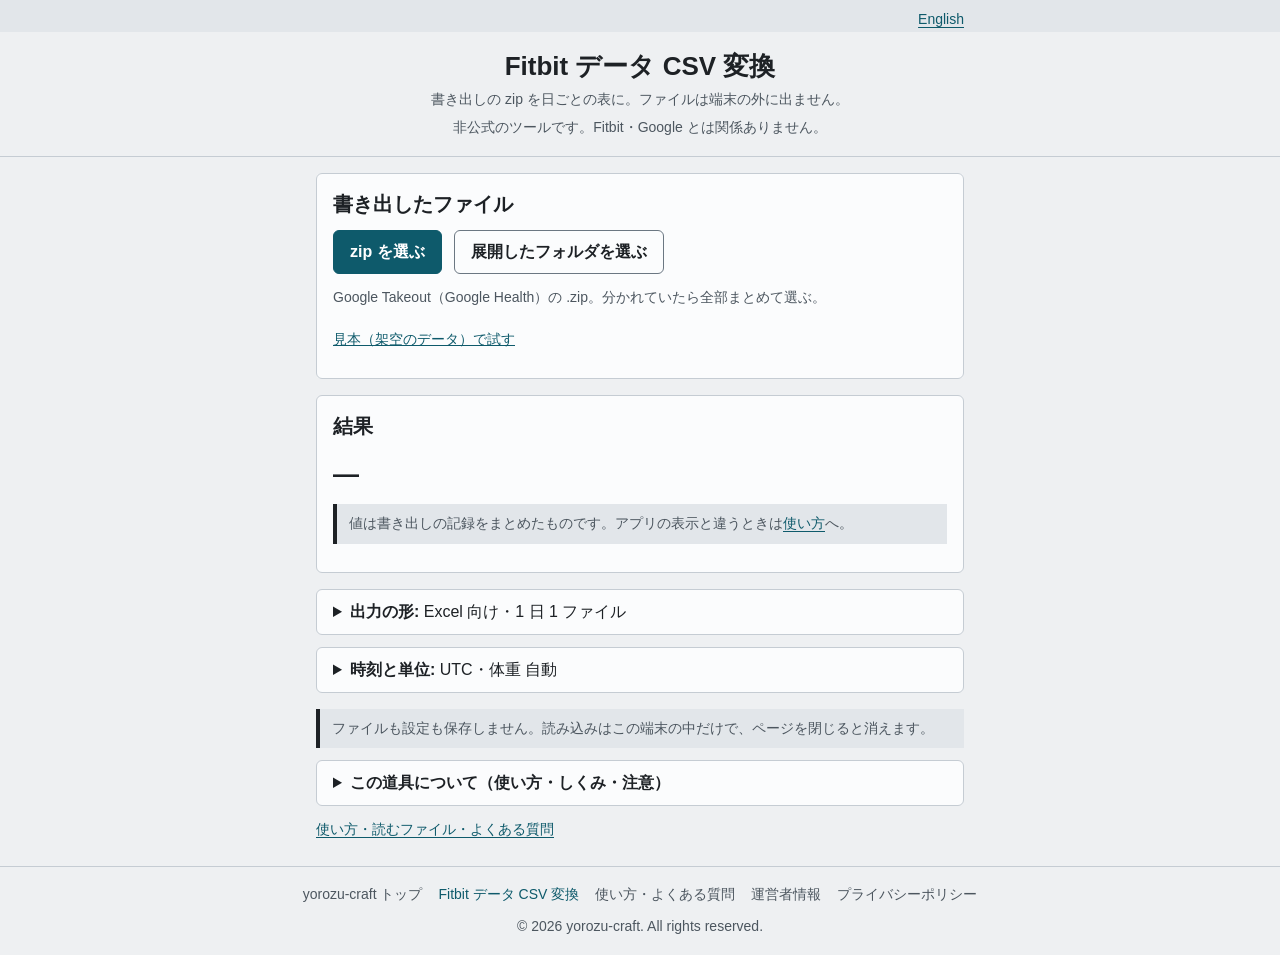
==== index.html @ 0fbb7411 "検収の直し: 死んだ class result-card を外す、効かない .dropzone.dragging を消す、404.html を作り直す Co-Authored-By: Claude O" ====
<!DOCTYPE html>
<html lang="ja">
<head>
  <meta charset="UTF-8">
  <meta name="viewport" content="width=device-width, initial-scale=1.0">
  <title>Fitbit データを CSV・Excel に変換（睡眠・歩数・心拍数）｜yorozu-craft</title>
  <meta name="description" content="Fitbit（Google Health）の書き出し zip から、睡眠・睡眠スコア・歩数・安静時心拍数・体重を日ごとの CSV（Excel 用）と Markdown（Obsidian 用）に。ファイルはブラウザの中で読み、送信しません。">
  <meta name="robots" content="index, follow">
  <link rel="canonical" href="https://yorozu-craft.com/fitbit-export/">
  <link rel="alternate" hreflang="ja" href="https://yorozu-craft.com/fitbit-export/">
  <link rel="alternate" hreflang="en" href="https://yorozu-craft.com/fitbit-export/en/">
  <link rel="alternate" hreflang="x-default" href="https://yorozu-craft.com/fitbit-export/">

  <meta property="og:title" content="Fitbit データを CSV・Excel に変換｜yorozu-craft">
  <meta property="og:description" content="Fitbit（Google Health）の書き出し zip から、睡眠・歩数・安静時心拍数・体重を日ごとの CSV と Markdown に。ファイルは送信しません。">
  <meta property="og:type" content="website">
  <meta property="og:url" content="https://yorozu-craft.com/fitbit-export/">
  <meta property="og:site_name" content="yorozu-craft">
  <meta property="og:locale" content="ja_JP">
  <meta property="og:image" content="https://yorozu-craft.com/fitbit-export/og-image.png">
  <meta property="og:image:width" content="1200">
  <meta property="og:image:height" content="630">
  <meta name="twitter:card" content="summary_large_image">
  <meta name="theme-color" content="#eef0f2" media="(prefers-color-scheme: light)">
  <meta name="theme-color" content="#15191d" media="(prefers-color-scheme: dark)">

  <script type="application/ld+json">
  {
    "@context": "https://schema.org",
    "@type": "WebApplication",
    "name": "Fitbit データ CSV 変換",
    "description": "Fitbit（Google Health）の書き出し zip から、睡眠・歩数・安静時心拍数・体重を日ごとの CSV と Markdown に。ファイルはブラウザの中で読み、送信しません。",
    "url": "https://yorozu-craft.com/fitbit-export/",
    "applicationCategory": "UtilitiesApplication",
    "operatingSystem": "All",
    "offers": { "@type": "Offer", "price": "0", "priceCurrency": "JPY" },
    "inLanguage": "ja"
  }
  </script>

  <!-- Google AdSense: サイト所有確認の meta だけ。AdSense 審査が通るまで本文の薄いページは広告 script を外す（2026-10-04）。通ったら本文を足してから戻す -->
  <meta name="google-adsense-account" content="ca-pub-5375267956079717">

  <link rel="icon" href="./favicon.svg" type="image/svg+xml">
  <link rel="apple-touch-icon" href="./apple-touch-icon.png">
  <link rel="manifest" href="./manifest.webmanifest">
  <link rel="stylesheet" href="./style.css">
</head>
<body>

  <p class="lang-switch no-print"><a href="./en/" hreflang="en" lang="en">English</a></p>

  <header class="app-header">
    <h1>Fitbit データ CSV 変換</h1>
    <!-- 道具の冒頭は 1 文・40 字（WRITING.md 1 章）。「外部に送信しない」をここに -->
    <p class="subtitle">書き出しの zip を日ごとの表に。ファイルは端末の外に出ません。</p>
    <!-- 商標（REVIEW C7 R9）: 名前の近くに 1 文 -->
    <p class="tm">非公式のツールです。Fitbit・Google とは関係ありません。</p>
  </header>

  <!-- 画面の骨組み「入力 → 結果」（SCREEN.md 1.1）。1 ファイルを選ぶ → 2 結果（日数・期間とダウンロード）→ 3 出力の形・時刻と単位 → 4 使い方へのリンク。
       入力は画面の中だけで扱い、ファイルも設定もブラウザに保存しない（localStorage を使わない） -->
  <main class="app-main">

    <!-- 1 必須の入力: ファイル 1 つ（ドロップも可） -->
    <fieldset class="card req" id="drop">
      <legend>書き出したファイル</legend>
      <div class="dropzone" id="dropzone">
        <div class="btn-row">
          <button type="button" class="btn btn-primary" id="pick-zip">zip を選ぶ</button>
          <button type="button" class="btn" id="pick-dir">展開したフォルダを選ぶ</button>
        </div>
        <label class="hint" for="file-zip">Google Takeout（Google Health）の .zip。分かれていたら全部まとめて選ぶ。</label>
        <p class="small"><button type="button" class="linkbtn" id="try-sample">見本（架空のデータ）で試す</button></p>
      </div>
      <input type="file" id="file-zip" accept=".zip,.json,.csv,application/zip" multiple hidden>
      <input type="file" id="file-dir" webkitdirectory multiple hidden>
    </fieldset>

    <!-- 2 結果: 日数（大きな数字）と期間。ダウンロードのボタンはここ -->
    <section class="card" id="result-card" tabindex="-1" aria-labelledby="h-result">
      <h2 id="h-result">結果</h2>
      <div id="result-main" aria-live="polite">
        <p class="result-num" id="result">—</p>
        <p class="result-sub" id="result-sub"></p>
      </div>
      <div class="btn-row no-print" id="dl-row" hidden>
        <button type="button" class="btn btn-primary" id="dl-csv">CSV をダウンロード</button>
        <button type="button" class="btn" id="dl-md">Markdown（zip）をダウンロード</button>
        <button type="button" class="btn" id="dl-ex">運動の一覧（CSV）</button>
      </div>
      <details class="rels" id="detail" hidden>
        <summary>内訳（項目ごとの日数・注意・直近 7 日）</summary>
        <div class="table-wrap"><table class="mini" id="detail-table"></table></div>
        <ul class="notes" id="notes"></ul>
        <div class="table-wrap"><table class="mini" id="preview"></table></div>
      </details>
      <!-- data-keep: 値の出どころ（書き出しの記録をまとめたもので、アプリの表示と違うことがある）。D117 の目安と同じ役目 -->
      <p class="small" data-keep>値は書き出しの記録をまとめたものです。アプリの表示と違うときは<a href="./guide.html#time">使い方</a>へ。</p>
    </section>

    <!-- 3 出力の形・時刻と単位（一部の人だけ。summary に今の状態） -->
    <div class="opts">
      <details class="card opt" id="opt-out">
        <summary>出力の形: <span class="opt-state">Excel 向け・1 日 1 ファイル</span></summary>
        <div class="field">
          <label class="check"><input type="checkbox" id="bom" checked> CSV に BOM を付ける（Excel で文字化けしない）</label>
        </div>
        <div class="field">
          <label for="lang">列名・見出し</label>
          <select id="lang">
            <option value="ja" selected>日本語</option>
            <option value="en">英語（date, steps …）</option>
          </select>
        </div>
        <div class="field">
          <label for="md-unit">Markdown のまとめ方</label>
          <select id="md-unit">
            <option value="day" selected>1 日 1 ファイル（frontmatter つき）</option>
            <option value="month">1 か月 1 ファイル（表）</option>
          </select>
        </div>
        <div class="field">
          <label for="from">期間（空なら全部）</label>
          <div class="range"><input type="date" id="from" aria-label="期間の始め"> 〜 <input type="date" id="to" aria-label="期間の終わり"></div>
        </div>
      </details>
      <details class="card opt" id="opt-time">
        <summary>時刻と単位: <span class="opt-state">—</span></summary>
        <div class="field">
          <label for="tz">日付を分けるタイムゾーン</label>
          <p class="hint">歩数と運動の時刻は UTC で記録されています。</p>
          <select id="tz"></select>
        </div>
        <div class="field">
          <label for="wunit">weight-日付.json の体重の単位</label>
          <select id="wunit">
            <option value="auto" selected>自動（ふつうはポンド）</option>
            <option value="lb">ポンド（lb）→ kg に直す</option>
            <option value="kg">kg のまま</option>
          </select>
        </div>
      </details>
    </div>

    <!-- data-keep: 入れたファイルの扱い（保存しない・端末の外に出ない）。A2 の「入力は端末の外に出ない」と同じ役目 -->
    <p class="small" data-keep>ファイルも設定も保存しません。読み込みはこの端末の中だけで、ページを閉じると消えます。</p>
    <!-- about-tool: 道具の説明（使い方ページの要約。AdSense 審査 2026-10-04）。日本語のページだけ（id を付けない: 日英で同じ id を持つ試験があるため） -->
    <details class="about-tool card opt no-print">
      <summary>この道具について（使い方・しくみ・注意）</summary>
      <h3>Fitbit データ CSV 変換でできること</h3>
      <p>Google のデータ書き出しの zip を選ぶと、睡眠・睡眠スコア・歩数・安静時心拍数・体重・運動を日ごとの CSV（Excel 用）と Markdown（zip）にします。Fitbit のデータを表計算やメモに移したい人が使います。</p>
      <h3>使い方の要点</h3>
      <ul>
      <li>Google のデータ書き出し（takeout.google.com）で「Google Health」を選び、形式は .zip で書き出してダウンロードします。</li>
      <li>「zip を選ぶ」で zip を選びます。分かれていたら全部まとめて選びます。</li>
      <li>日数と期間、内訳の「直近 7 日」をアプリの値と見比べてから、CSV か Markdown（zip）をダウンロードします。</li>
      </ul>
      <h3>しくみ</h3>
      <p>読むのは睡眠・睡眠スコア・歩数・安静時心拍数・体重・運動のファイルだけで、フォルダ名は見ずにファイル名で探します。歩数と運動の時刻は UTC で記録されているので、選んだタイムゾーンで日付を分けます。weight-日付.json の体重はポンドとみなして kg に直し、weight.csv（グラム）があれば比べて決めます。JSON と CSV の両方の形がある日は、Global Export Data の JSON を使います。形式の根拠は Google Health ヘルプと公開の解析コードで、最終確認日は 2026 年 9 月 25 日です。</p>
      <h3>注意</h3>
      <p>値は書き出しの記録をまとめたもので、アプリの表示と一致するとは限りません。医療の判断には使わないでください。CSV と Markdown には健康の記録が入るので、共有する前に中身を確かめてください。選んだファイルはこのブラウザの中で読むだけで、外部に送信せず、ブラウザにも保存しません。.tgz は読めません。</p>
      <p>書き出し方のくわしい手順とよくある質問は<a href="./guide.html">Fitbit データ CSV 変換の使い方</a>に。</p>
    </details>
    <!-- /about-tool -->

    <p class="small"><a href="./guide.html">使い方・読むファイル・よくある質問</a></p>

  </main>

  <footer class="app-footer">
    <nav class="footer-nav" aria-label="フッターナビゲーション">
      <ul>
        <li><a href="../">yorozu-craft トップ</a></li>
        <li><a href="./" aria-current="page">Fitbit データ CSV 変換</a></li>
        <li><a href="./guide.html">使い方・よくある質問</a></li>
        <li><a href="../about.html">運営者情報</a></li>
        <li><a href="../privacy-policy.html">プライバシーポリシー</a></li>
      </ul>
    </nav>
    <p>&copy; 2026 yorozu-craft. All rights reserved.</p>
  </footer>

  <script src="./constants.js"></script>
  <script src="./text.js"></script>
  <script src="./screen.js"></script>
  <script src="./zip.js"></script>
  <script src="./calc.js"></script>
  <script src="./main.js"></script>
  <!-- Cloudflare Web Analytics（Cookie を使わないアクセス解析） --><script type='module' src='https://static.cloudflareinsights.com/beacon.min.js' data-cf-beacon='{"token": "b79bf821e1fd4b6683866d493b1de426"}'></script><!-- End Cloudflare Web Analytics -->
</body>
</html>
---- style.css ----
/* Fitbit データ CSV 変換 — yorozu-common v2 の皮に載せる。色・字・角・線はトークン（--bg / --card / --text / --muted / --accent / --border / --radius / --sp-* / --fs-*）だけ。
   暗い表示は端末の設定に自動で合わせる（トークンの差し替えは皮が持つ） */
/* yorozu-common:begin v2 — サイト共通の土台と皮。正本は youheioonuki.github.io の tools/common/v2/base.css と skin.css（yorozu-plans DESIGN.md）。
   この begin〜end の間は手で直さない（tools/sync-common.mjs で全ツールに配る。ツール固有の上書きは end の後に書く） */
/* yorozu-common v2 土台の層（yorozu-plans ROADMAP 7.98 D369、DESIGN.md）。すべてのページ（見せる・遊ぶ・世界を持つページも）に当てる。
   見た目（色・字・面）は持たない: リセット、押せる高さ、フォーカスの輪、入力の字の大きさ、読み上げの隠し字、動きを減らす設定、印刷で広告を出さない。
   色の値は各ページか共通の皮（skin.css）が --focus-ring・--focus・--muted・--error を決める。無ければ下の既定
   出どころ（v1 から引き継ぎ。2026-10-03 確認、yorozu-plans 企画書 59）: デジタル庁デザインシステム https://design.digital.go.jp/dads/ のコンテンツを加工して作成
   （フォーカスの輪・字の大きさの下限・入力欄のエラー表示。値は @digital-go-jp/design-tokens 2.0.1、MIT, (c) 2023 デジタル庁）。
   GOV.UK Frontend 6.5.1（MIT, (c) Crown copyright）の考え方: visually-hidden、エラーの文の前に読み上げ用の語 */
:root { --tap: 44px; --sp-1: 0.25rem; --sp-2: 0.5rem; --sp-3: 0.75rem; --sp-4: 1rem; --sp-6: 1.5rem; --sp-8: 2rem; --fs-s: 0.875rem; --fs-m: 1rem; --fs-l: 1.25rem; --fs-xl: 1.625rem; }
*, *::before, *::after { box-sizing: border-box; margin: 0; padding: 0; }
[hidden] { display: none !important; }
html { -webkit-text-size-adjust: 100%; text-size-adjust: 100%; }
:where(a, button, input, select, textarea, summary, [tabindex]):focus-visible {
  outline: 4px solid var(--focus-ring, #000); outline-offset: 2px; box-shadow: 0 0 0 2px var(--focus, #ffd43d);
}
@media (forced-colors: active) { :where(a, button, input, select, textarea, summary):focus-visible { outline-color: Highlight; } }
:where(input, select, textarea, button) { font: inherit; color: inherit; }
:where(input:not([type="checkbox"]):not([type="radio"]):not([type="range"]), select, textarea) { font-size: max(1rem, 16px); }
:where(button, summary, [role="button"]) { min-height: var(--tap); }
[aria-invalid="true"] { border-color: var(--error, #ce0000) !important; }
.field-error { color: var(--error, #ce0000); font-weight: 700; margin-top: var(--sp-1); }
.visually-hidden {
  position: absolute !important; width: 1px !important; height: 1px !important; margin: 0 !important; padding: 0 !important;
  overflow: hidden !important; clip-path: inset(50%) !important; white-space: nowrap !important; border: 0 !important;
}
@media (prefers-reduced-motion: reduce) { *, *::before, *::after { animation-duration: 0.01ms !important; animation-iteration-count: 1 !important; transition-duration: 0.01ms !important; scroll-behavior: auto !important; } }
@media print { ins.adsbygoogle, .google-auto-placed, iframe[id^="aswift"], iframe[id^="google_ads"] { display: none !important; } }
/* yorozu-common v2 共通の皮（B「静かな道具」。yorozu-plans ROADMAP 7.94〜7.99 D364・D366・D369、正典は DESIGN.md）。
   当てるのは計算・制度・道具・読み物・案内（docs/content-classes.csv の「皮」が「共通」）。base.css の後、ページ自身の CSS の前に読む（ページが上書きできる）。
   土台だけのページは <html data-skin="base">（CSV の「皮」から機械で付ける）で、この皮はすべて外れる。同じ CSS を共通と土台のページが使っていても出し分けられる。
   どの規則も :where() で詳細度を上げない（トークンは 0、要素の規則は要素 1 つ分のまま）。影・装飾・2 色以上の強調・端末依存の明朝は使わない */
:where(html:not([data-skin="base"])) {
  color-scheme: light dark;
  --bg: #eef0f2; --bg-2: #e2e6ea; --card: #fbfcfd; --text: #1d2125; --muted: #4c565f;
  --accent: #0e5a6b; --accent-soft: #dcecef; --on-accent: #ffffff;
  --border: #c5ccd3; --input-border: #6b7782;
  --error: #ce0000; --ok: #197a4b; --focus: #ffd43d; --focus-ring: #000;
  --font-ui: "Noto Sans JP", "Noto Sans CJK JP", "Hiragino Sans", "Hiragino Kaku Gothic ProN", Meiryo, sans-serif;
  --lh-body: 1.7; --lh-tight: 1.4; --radius: 6px; --line-input: 2px;
}
@media (prefers-color-scheme: dark) {
  :where(html:not([data-skin="base"])) {
    --bg: #15191d; --bg-2: #1c2227; --card: #1a1f24; --text: #e8ecef; --muted: #a8b3bc;
    --accent: #6fc3d4; --accent-soft: #14323a; --on-accent: #0b1a1e;
    --border: #2f373e; --input-border: #7a8792; --error: #ff8a7a; --ok: #6fcf97; --focus: #000; --focus-ring: #ffd43d;
  }
}
:where(html:not([data-skin="base"])) body { font-family: var(--font-ui); background: var(--bg); color: var(--text); line-height: var(--lh-body); font-variant-numeric: tabular-nums; }
:where(html:not([data-skin="base"])) h1 { font-size: var(--fs-xl); font-weight: 800; line-height: var(--lh-tight); }
:where(html:not([data-skin="base"])) h2 { font-size: var(--fs-l); font-weight: 800; line-height: var(--lh-tight); }
:where(html:not([data-skin="base"])) h3 { font-size: var(--fs-m); font-weight: 800; }
:where(html:not([data-skin="base"])) a { color: var(--accent); text-decoration-thickness: 1px; text-underline-offset: 3px; }
@media (hover: hover) { :where(html:not([data-skin="base"])) a:hover { text-decoration-thickness: 3px; } }
:where(html:not([data-skin="base"])) :where(input, textarea)::placeholder { color: var(--muted); opacity: 1; }
/* 部品: 入力の箱 */
:where(html:not([data-skin="base"])) :where(input:not([type="checkbox"]):not([type="radio"]):not([type="range"]), select, textarea) { border: var(--line-input) solid var(--input-border); border-radius: var(--radius); background: var(--card); min-height: var(--tap); padding: var(--sp-1) var(--sp-3); }
:where(html:not([data-skin="base"])) :where(input, select, textarea):focus { border-color: var(--text); }
/* 部品: ボタン（主は塗り、副は線） */
:where(html:not([data-skin="base"])) :where(button, .btn) { border: 1px solid var(--input-border); border-radius: var(--radius); background: var(--card); color: var(--text); font-weight: 700; padding: 0 var(--sp-4); cursor: pointer; }
:where(html:not([data-skin="base"])) :where(button[type="submit"], .btn-primary) { background: var(--accent); border-color: var(--accent); color: var(--on-accent); }
/* 部品: チップ・面・折りたたみ（開閉の印 ▶ を残すため list-item のまま、高さは上下の余白と土台の min-height で）・結果の数字・注意の帯・固定バー */
:where(html:not([data-skin="base"])) :where(.chip) { display: inline-flex; align-items: center; min-height: var(--tap); padding: 0 var(--sp-3); border: 1px solid var(--input-border); border-radius: var(--radius); color: var(--text); text-decoration: none; font-weight: 700; }
:where(html:not([data-skin="base"])) :where(.card) { background: var(--card); border: 1px solid var(--border); border-radius: var(--radius); padding: var(--sp-4); }
:where(html:not([data-skin="base"])) :where(details) > summary { padding-block: var(--sp-2); cursor: pointer; font-weight: 700; }
:where(html:not([data-skin="base"])) :where(.result-num, .money, output) { font-size: var(--fs-xl); font-weight: 800; }
:where(html:not([data-skin="base"])) :where(.notice, [data-keep]) { border-left: 4px solid var(--text); background: var(--bg-2); padding: var(--sp-2) var(--sp-3); }
:where(html:not([data-skin="base"])) :where(.fixed-bar) { position: sticky; bottom: 0; background: var(--card); border-top: 1px solid var(--border); padding: var(--sp-2) var(--sp-4); }
/* yorozu-common:end */

/* ヘッダー */
.app-header { text-align: center; padding: var(--sp-4); border-bottom: 1px solid var(--border); }
.app-header .subtitle { font-size: var(--fs-s); color: var(--muted); margin-top: var(--sp-1); }
.app-header .tm { font-size: var(--fs-s); color: var(--muted); margin-top: var(--sp-1); }
.app-header > p { max-width: 40em; margin-left: auto; margin-right: auto; }

/* 日英の切り替え（README「ツールを追加するとき」23） */
.lang-switch { text-align: right; font-size: var(--fs-s); padding: var(--sp-2) max(var(--sp-4), calc((100% - 680px) / 2 + var(--sp-4))) 0; background: var(--bg-2); }

/* レイアウト */
.app-main { max-width: 680px; margin: 0 auto; padding: var(--sp-4); }
.card { margin-bottom: var(--sp-4); }
.card h2 { margin-bottom: var(--sp-3); }
fieldset.card { min-width: 0; }
.req legend { float: left; width: 100%; font-size: var(--fs-l); font-weight: 800; line-height: var(--lh-tight); margin-bottom: var(--sp-3); }   /* legend を枠の上に載せず、h2 と同じ見た目で枠の中に置く */
.req legend + * { clear: both; }

/* 入力 */
.field { margin-bottom: var(--sp-4); }
.field label { display: block; font-weight: 700; margin-bottom: var(--sp-1); }
.field .hint { font-size: var(--fs-s); color: var(--muted); margin-bottom: var(--sp-2); }
.field input[type="number"], .field input[type="text"], .field select { width: 100%; max-width: 16rem; }
.field label.check { display: flex; gap: var(--sp-2); align-items: center; font-weight: 400; min-height: var(--tap); }
.field label.check input { width: 1.25rem; height: 1.25rem; flex: none; }
.range { display: flex; flex-wrap: wrap; gap: var(--sp-2); align-items: center; }
.range input { flex: 1 1 9rem; min-width: 0; }
.btn-row { display: flex; flex-wrap: wrap; gap: var(--sp-3); margin: var(--sp-3) 0; }

/* ファイルの選択（ドロップも可） */
#drop.dragging .dropzone { outline: 2px dashed var(--accent); outline-offset: var(--sp-2); }
label.hint { display: block; font-size: var(--fs-s); color: var(--muted); }
.linkbtn { background: none; border: none; padding: 0; color: var(--accent); text-decoration: underline; font-weight: 400; }

/* 結果 */
.result-sub { font-size: var(--fs-s); color: var(--muted); }
details.rels { margin-top: var(--sp-3); }
.table-wrap { overflow-x: auto; margin: var(--sp-1) 0 var(--sp-3); }
table.mini { border-collapse: collapse; font-size: var(--fs-s); min-width: 100%; }
table.mini caption { text-align: left; font-weight: 700; padding: var(--sp-1) 0; }
table.mini th, table.mini td { border-bottom: 1px solid var(--border); padding: var(--sp-1) var(--sp-2); text-align: left; white-space: nowrap; }
.notes { font-size: var(--fs-s); padding-left: 1.2rem; margin: var(--sp-1) 0 var(--sp-3); }
.notes li + li { margin-top: var(--sp-1); }

/* くわしく入れる（1 グループ 1 つの details）。summary の .opt-state に今の状態を出す（screen.js の detailsSummary） */
.opts { margin-bottom: var(--sp-4); }
details.card.opt { padding: 0 var(--sp-4); margin-bottom: var(--sp-3); }
details.card.opt[open] { padding-bottom: var(--sp-4); }
details.card.opt[open] > summary { border-bottom: 1px solid var(--border); margin-bottom: var(--sp-4); }
.opt-state { color: var(--text); font-weight: 400; overflow-wrap: anywhere; }

/* 読みもの（guide.html） */
.content h3 { margin: var(--sp-4) 0 var(--sp-1); }
.content p + p { margin-top: var(--sp-2); }
.content ul, .content ol { padding-left: 1.3rem; margin: var(--sp-1) 0; }
.faq dt { font-weight: 700; margin-top: var(--sp-4); }
.faq dt::before { content: 'Q. '; color: var(--accent); }
.faq dd { color: var(--muted); padding: var(--sp-1) 0 var(--sp-2) 1.2rem; border-bottom: 1px solid var(--border); }
.small { font-size: var(--fs-s); color: var(--muted); margin-top: var(--sp-2); }
.small[data-keep] { margin-bottom: var(--sp-3); }

/* この道具について（結果の後ろの折りたたみ。使い方ページの要約。AdSense 審査 2026-10-04） */
details.card.opt.about-tool > summary { white-space: normal; }   /* 長い summary を折り返す */
details.about-tool h3 { margin: var(--sp-4) 0 var(--sp-1); }
details.about-tool ul { padding-left: 1.2rem; margin: var(--sp-1) 0 var(--sp-2); }

/* フッター */
.app-footer { text-align: center; padding: var(--sp-4); font-size: var(--fs-s); color: var(--muted); border-top: 1px solid var(--border); margin-top: var(--sp-2); }
.footer-nav ul { list-style: none; display: flex; justify-content: center; flex-wrap: wrap; gap: var(--sp-2) var(--sp-4); margin-bottom: var(--sp-2); }
.footer-nav a { color: var(--muted); text-decoration: none; }
.footer-nav a:hover, .footer-nav a[aria-current="page"] { color: var(--accent); }

@media print {
  .no-print { display: none !important; }
  /* 印刷では折りたたみの中も出す（内訳・入れた値を紙に残す） */
  main details::details-content { content-visibility: visible; display: block; }
}
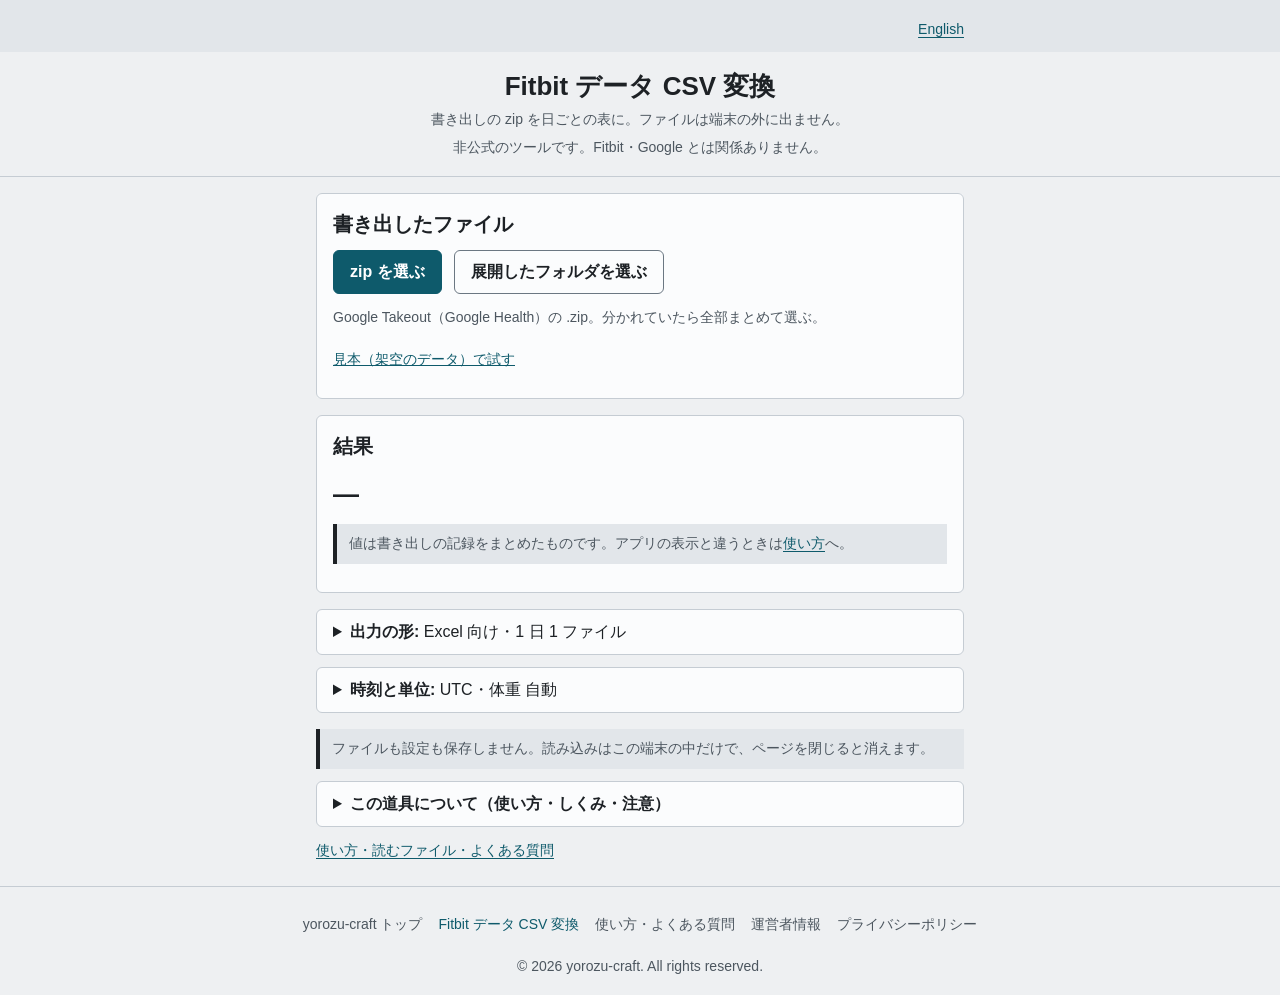
==== commit 8e929f9c: "Q-067 K171 2 枝目 (1) 事象 used（yorozu-plans D468・企画書 99）: 結果を出す関数の末尾に window.yzUsed?.() を 1 行、画面に used." ====
--- a/index.html
+++ b/index.html
@@ -181,6 +181,7 @@
     <p>&copy; 2026 yorozu-craft. All rights reserved.</p>
   </footer>
 
+  <script src="./used.js"></script>
   <script src="./constants.js"></script>
   <script src="./text.js"></script>
   <script src="./screen.js"></script>
--- a/style.css
+++ b/style.css
@@ -19,6 +19,8 @@
 :where(input, select, textarea, button) { font: inherit; color: inherit; }
 :where(input:not([type="checkbox"]):not([type="radio"]):not([type="range"]), select, textarea) { font-size: max(1rem, 16px); }
 :where(button, summary, [role="button"]) { min-height: var(--tap); }
+/* 1 つだけで置くリンク（nav の並び、使い方から道具へ戻るカード、言語の切り替え、パンくず）も押せる高さに。文中のリンクは対象外（WCAG 2.5.8。K192 の全巡回） */
+:where(nav li > a, p.card > a:only-child, .lang-switch a, .crumb a) { display: inline-flex; align-items: center; min-height: var(--tap); }
 [aria-invalid="true"] { border-color: var(--error, #ce0000) !important; }
 .field-error { color: var(--error, #ce0000); font-weight: 700; margin-top: var(--sp-1); }
 .visually-hidden {
@@ -60,6 +62,9 @@
 /* 部品: ボタン（主は塗り、副は線） */
 :where(html:not([data-skin="base"])) :where(button, .btn) { border: 1px solid var(--input-border); border-radius: var(--radius); background: var(--card); color: var(--text); font-weight: 700; padding: 0 var(--sp-4); cursor: pointer; }
 :where(html:not([data-skin="base"])) :where(button[type="submit"], .btn-primary) { background: var(--accent); border-color: var(--accent); color: var(--on-accent); }
+/* <a> のボタンは a { color } に負けないよう、詳細度を 1 段だけ上げる（D416。主は副の後に書いて勝たせる） */
+:where(html:not([data-skin="base"])) a.btn { color: var(--text); }
+:where(html:not([data-skin="base"])) a.btn-primary { color: var(--on-accent); }
 /* 部品: チップ・面・折りたたみ（開閉の印 ▶ を残すため list-item のまま、高さは上下の余白と土台の min-height で）・結果の数字・注意の帯・固定バー */
 :where(html:not([data-skin="base"])) :where(.chip) { display: inline-flex; align-items: center; min-height: var(--tap); padding: 0 var(--sp-3); border: 1px solid var(--input-border); border-radius: var(--radius); color: var(--text); text-decoration: none; font-weight: 700; }
 :where(html:not([data-skin="base"])) :where(.card) { background: var(--card); border: 1px solid var(--border); border-radius: var(--radius); padding: var(--sp-4); }
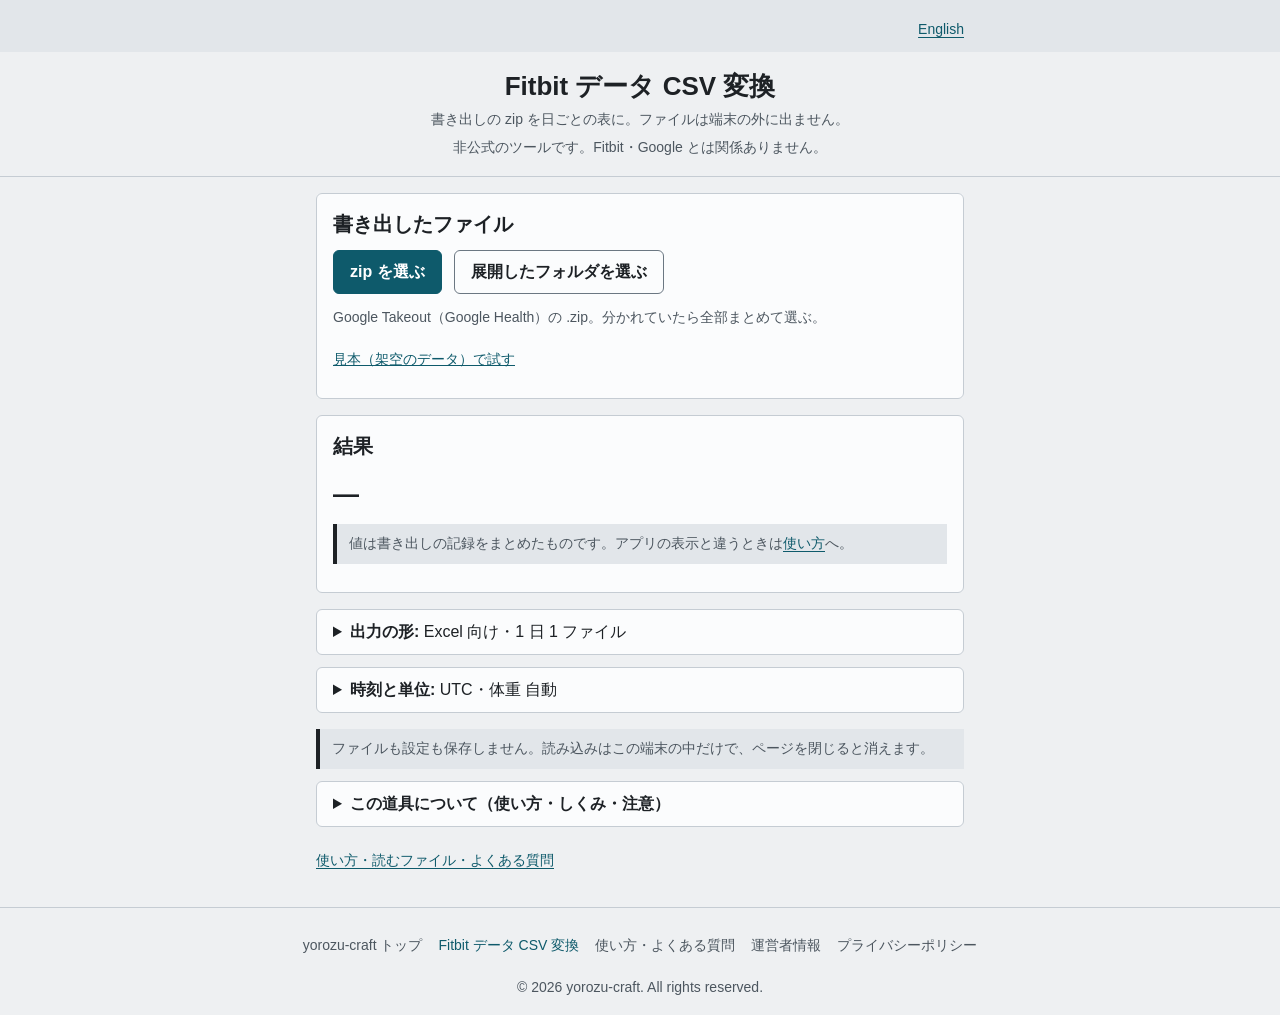
==== commit a68f2136: "押す所の残りを出どころで直す・英語の Changelog の行末のピリオドを外す（Q-548） - 使い方へのリンクだけの行 p.small > a が高さ 20px → p.link-row と規則" ====
--- a/index.html
+++ b/index.html
@@ -48,14 +48,15 @@
 </head>
 <body>
 
-  <p class="lang-switch no-print"><a href="./en/" hreflang="en" lang="en">English</a></p>
-
-  <header class="app-header">
-    <h1>Fitbit データ CSV 変換</h1>
-    <!-- 道具の冒頭は 1 文・40 字（WRITING.md 1 章）。「外部に送信しない」をここに -->
-    <p class="subtitle">書き出しの zip を日ごとの表に。ファイルは端末の外に出ません。</p>
-    <!-- 商標（REVIEW C7 R9）: 名前の近くに 1 文 -->
-    <p class="tm">非公式のツールです。Fitbit・Google とは関係ありません。</p>
+  <header>
+    <p class="lang-switch no-print"><a href="./en/" hreflang="en" lang="en">English</a></p>
+    <div class="app-header">
+      <h1>Fitbit データ CSV 変換</h1>
+      <!-- 道具の冒頭は 1 文・40 字（WRITING.md 1 章）。「外部に送信しない」をここに -->
+      <p class="subtitle">書き出しの zip を日ごとの表に。ファイルは端末の外に出ません。</p>
+      <!-- 商標（REVIEW C7 R9）: 名前の近くに 1 文 -->
+      <p class="tm">非公式のツールです。Fitbit・Google とは関係ありません。</p>
+    </div>
   </header>
 
   <!-- 画面の骨組み「入力 → 結果」（SCREEN.md 1.1）。1 ファイルを選ぶ → 2 結果（日数・期間とダウンロード）→ 3 出力の形・時刻と単位 → 4 使い方へのリンク。
@@ -84,6 +85,12 @@
         <p class="result-num" id="result">—</p>
         <p class="result-sub" id="result-sub"></p>
       </div>
+      <!-- 項目 × 月の升目（main.js が SVG を描く。Q-317） -->
+      <div class="grid" id="grid" hidden></div>
+      <!-- 2 つの列を 1 日 1 点で並べる図（main.js が押す所と SVG を描く。Q-426） -->
+      <div class="scatter" id="scatter" hidden></div>
+      <!-- 月ごとの平均を年ごとの線で重ねる図（main.js が SVG と押す所を描く。Q-508） -->
+      <div class="scatter yoy" id="yoy" hidden></div>
       <div class="btn-row no-print" id="dl-row" hidden>
         <button type="button" class="btn btn-primary" id="dl-csv">CSV をダウンロード</button>
         <button type="button" class="btn" id="dl-md">Markdown（zip）をダウンロード</button>
@@ -164,7 +171,7 @@
     </details>
     <!-- /about-tool -->
 
-    <p class="small"><a href="./guide.html">使い方・読むファイル・よくある質問</a></p>
+    <p class="small link-row"><a href="./guide.html">使い方・読むファイル・よくある質問</a></p>
 
   </main>
 
--- a/style.css
+++ b/style.css
@@ -133,11 +133,42 @@
 .faq dd { color: var(--muted); padding: var(--sp-1) 0 var(--sp-2) 1.2rem; border-bottom: 1px solid var(--border); }
 .small { font-size: var(--fs-s); color: var(--muted); margin-top: var(--sp-2); }
 .small[data-keep] { margin-bottom: var(--sp-3); }
+p.link-row > a:only-child { display: inline-flex; align-items: center; min-height: var(--tap); }   /* 使い方へのリンクだけの行も押せる高さに（Q-548） */
 
 /* この道具について（結果の後ろの折りたたみ。使い方ページの要約。AdSense 審査 2026-10-04） */
 details.card.opt.about-tool > summary { white-space: normal; }   /* 長い summary を折り返す */
 details.about-tool h3 { margin: var(--sp-4) 0 var(--sp-1); }
 details.about-tool ul { padding-left: 1.2rem; margin: var(--sp-1) 0 var(--sp-2); }
+
+/* 項目 × 月の升目（main.js が SVG を描く。1 年 1 枚を下に積むので横にあふれない。Q-317） */
+.grid { margin: var(--sp-3) 0; }
+.grid-caption { font-size: var(--fs-s); font-weight: 700; }
+.grid-year { display: block; width: 100%; max-width: 26rem; height: auto; margin-top: var(--sp-2); }
+.grid-year text { font-size: 11px; fill: var(--text); }
+.grid-year .g-year { font-weight: 700; }
+.grid-year .g-month { text-anchor: middle; fill: var(--muted); }
+.g-frame { fill: none; stroke: var(--input-border); stroke-width: 1; }
+.g-fill { fill: var(--accent); }
+.g-dot { fill: var(--on-accent); }
+.grid-legend { display: flex; flex-wrap: wrap; gap: var(--sp-1) var(--sp-3); font-size: var(--fs-s); color: var(--muted); margin-top: var(--sp-2); }
+.grid-legend span { display: inline-flex; align-items: center; gap: var(--sp-1); }
+@media (forced-colors: active) { .g-frame { stroke: CanvasText; } .g-fill { fill: CanvasText; } .g-dot { fill: Canvas; } .grid-year text { fill: CanvasText; } }
+
+/* 2 つの列を 1 日 1 点で並べる図（main.js が描く。押す所は 44 px・間 8 px。Q-426） */
+.scatter { margin: var(--sp-3) 0; }
+.sc-axis { display: flex; flex-wrap: wrap; align-items: center; gap: 8px; margin-top: var(--sp-2); }
+.sc-axis-name { font-weight: 700; min-width: 1.5em; }
+.sc-btn { min-height: var(--tap); min-width: var(--tap); padding: 0 var(--sp-3); font-size: var(--fs-s); font-weight: 400; }
+.sc-btn[aria-pressed="true"] { background: var(--accent); border-color: var(--accent); color: var(--on-accent); font-weight: 700; }
+.sc-btn:disabled { opacity: 0.4; cursor: default; }
+.scatter-svg { display: block; width: 100%; max-width: 26rem; height: auto; margin-top: var(--sp-3); }
+.s-axis { stroke: var(--input-border); stroke-width: 1; }
+.s-tick { font-size: 10px; fill: var(--muted); text-anchor: middle; }
+.s-tick.s-end, .s-tick.s-y { text-anchor: end; }
+.s-dot { fill: var(--accent); fill-opacity: 0.4; }
+.s-sel { fill: none; stroke: var(--text); stroke-width: 2; }
+.sc-read { min-height: 1.5em; font-size: var(--fs-s); font-variant-numeric: tabular-nums; margin-top: var(--sp-1); overflow-wrap: anywhere; }
+@media (forced-colors: active) { .s-axis, .s-sel { stroke: CanvasText; } .s-dot, .s-tick { fill: CanvasText; } .sc-btn[aria-pressed="true"] { border-width: 3px; } }
 
 /* フッター */
 .app-footer { text-align: center; padding: var(--sp-4); font-size: var(--fs-s); color: var(--muted); border-top: 1px solid var(--border); margin-top: var(--sp-2); }
@@ -150,3 +181,9 @@
   /* 印刷では折りたたみの中も出す（内訳・入れた値を紙に残す） */
   main details::details-content { content-visibility: visible; display: block; }
 }
+/* 月ごとの平均を年ごとの線で重ねる図（Q-508）。濃くした年だけ線を太く、ほかの年は薄く */
+.yoy-line { fill: none; stroke: var(--muted); stroke-width: 1; opacity: 0.45; }
+.yoy-dot { fill: var(--muted); opacity: 0.45; }
+.yoy-on .yoy-line { stroke: var(--accent); stroke-width: 2.25; opacity: 1; }
+.yoy-on .yoy-dot { fill: var(--accent); opacity: 1; }
+@media (forced-colors: active) { .yoy-line { stroke: CanvasText; } .yoy-dot { fill: CanvasText; } .yoy-on .yoy-line { stroke: Highlight; } .yoy-on .yoy-dot { fill: Highlight; } }
